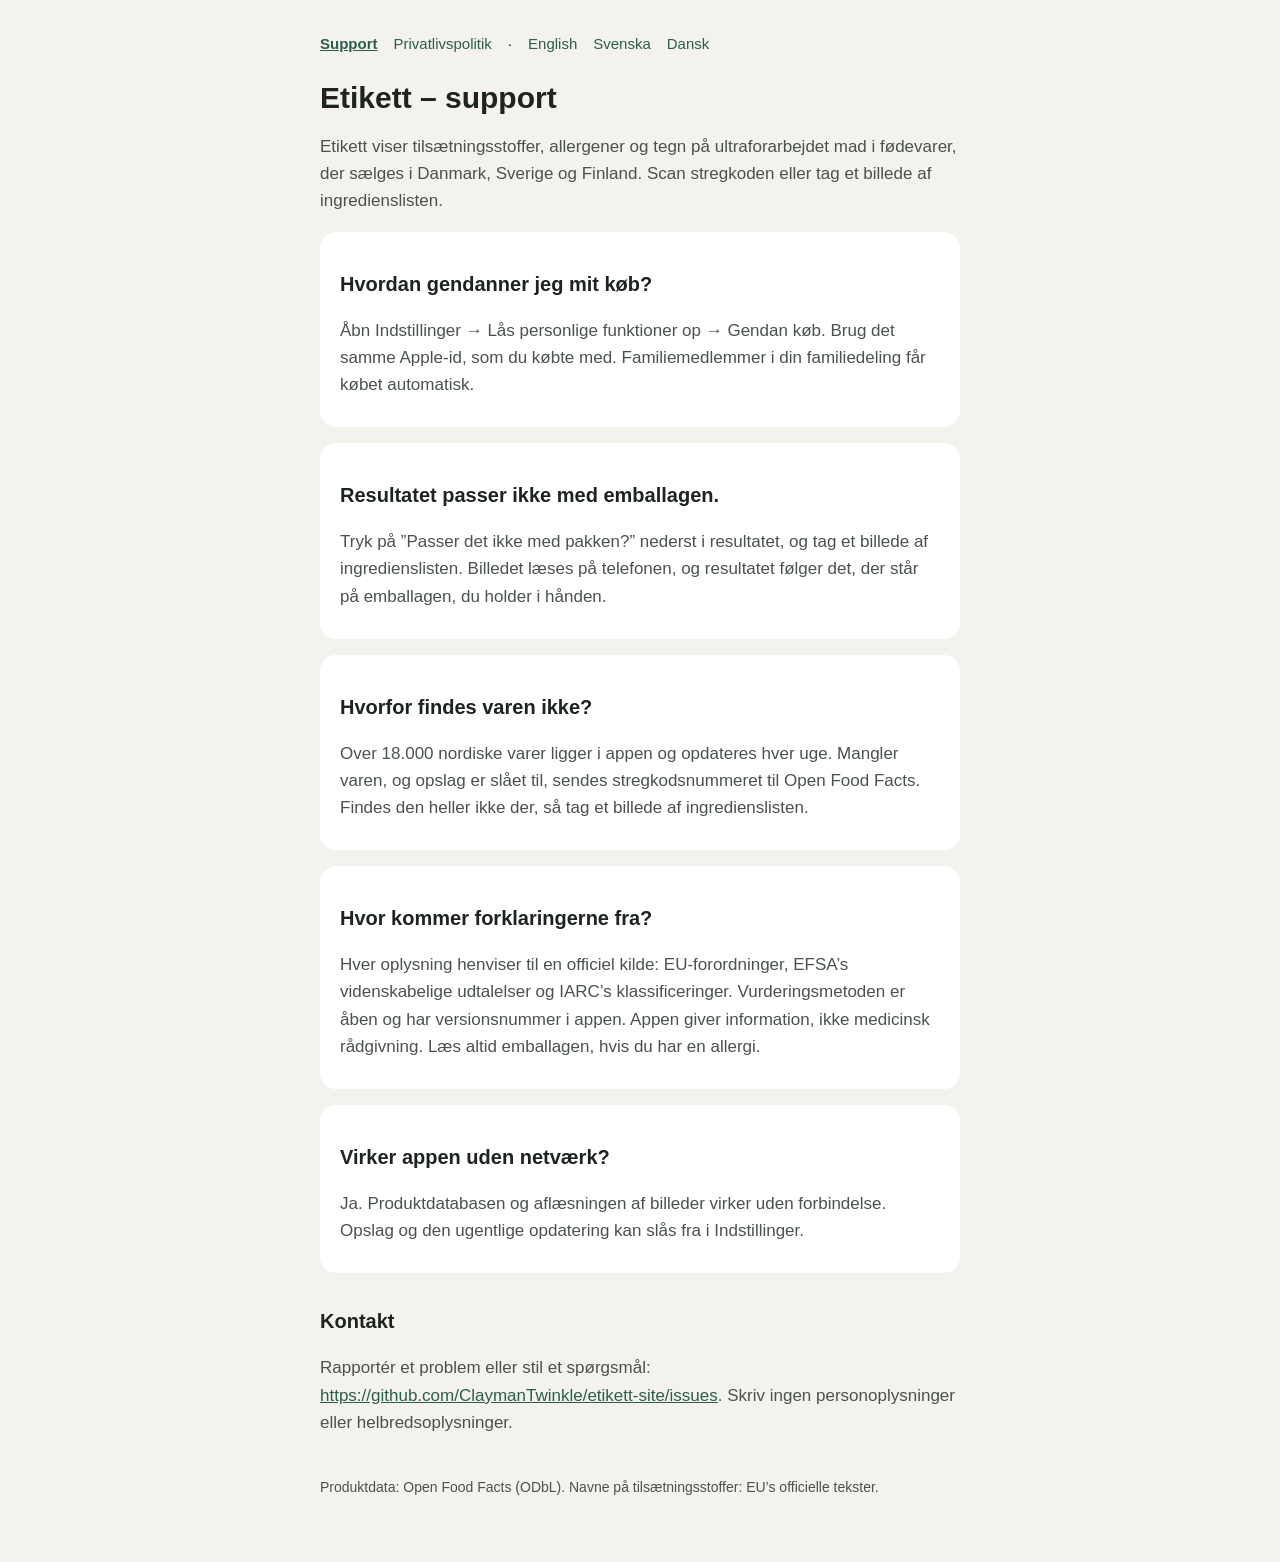
==== da/index.html @ ebaf08ea "支持页和隐私政策（英语、瑞典语、丹麦语） Co-Authored-By: Claude Opus 5.5 <noreply@anthropic.com>" ====
<!doctype html>
<html lang="da"><head><meta charset="utf-8"><meta name="viewport" content="width=device-width, initial-scale=1">
<title>Etikett – support</title><link rel="stylesheet" href="../style.css"></head>
<body><main><nav><a href="../da/" aria-current="page">Support</a><a href="../da/privacy.html">Privatlivspolitik</a><span>·</span><a href="../" hreflang="en">English</a><a href="../sv/" hreflang="sv">Svenska</a><a href="../da/" hreflang="da">Dansk</a></nav>
<h1>Etikett – support</h1><p>Etikett viser tilsætningsstoffer, allergener og tegn på ultraforarbejdet mad i fødevarer, der sælges i Danmark, Sverige og Finland. Scan stregkoden eller tag et billede af ingredienslisten.</p><section><h2>Hvordan gendanner jeg mit køb?</h2><p>Åbn Indstillinger → Lås personlige funktioner op → Gendan køb. Brug det samme Apple-id, som du købte med. Familiemedlemmer i din familiedeling får købet automatisk.</p></section><section><h2>Resultatet passer ikke med emballagen.</h2><p>Tryk på ”Passer det ikke med pakken?” nederst i resultatet, og tag et billede af ingredienslisten. Billedet læses på telefonen, og resultatet følger det, der står på emballagen, du holder i hånden.</p></section><section><h2>Hvorfor findes varen ikke?</h2><p>Over 18.000 nordiske varer ligger i appen og opdateres hver uge. Mangler varen, og opslag er slået til, sendes stregkodsnummeret til Open Food Facts. Findes den heller ikke der, så tag et billede af ingredienslisten.</p></section><section><h2>Hvor kommer forklaringerne fra?</h2><p>Hver oplysning henviser til en officiel kilde: EU-forordninger, EFSA’s videnskabelige udtalelser og IARC’s klassificeringer. Vurderingsmetoden er åben og har versionsnummer i appen. Appen giver information, ikke medicinsk rådgivning. Læs altid emballagen, hvis du har en allergi.</p></section><section><h2>Virker appen uden netværk?</h2><p>Ja. Produktdatabasen og aflæsningen af billeder virker uden forbindelse. Opslag og den ugentlige opdatering kan slås fra i Indstillinger.</p></section><h2>Kontakt</h2><p>Rapportér et problem eller stil et spørgsmål: <a href="https://github.com/ClaymanTwinkle/etikett-site/issues">https://github.com/ClaymanTwinkle/etikett-site/issues</a>. Skriv ingen personoplysninger eller helbredsoplysninger.</p>
<footer>Produktdata: Open Food Facts (ODbL). Navne på tilsætningsstoffer: EU’s officielle tekster.</footer></main></body></html>
---- style.css ----
:root { --ink: #1d2320; --ink2: #4a524e; --brand: #2c5e4f; --bg: #f4f2ec; --surface: #fff; }
* { box-sizing: border-box; }
body { margin: 0; font: 17px/1.6 -apple-system, BlinkMacSystemFont, "Segoe UI", Helvetica, Arial, sans-serif; color: var(--ink); background: var(--bg); }
main { max-width: 680px; margin: 0 auto; padding: 32px 20px 64px; }
nav { display: flex; gap: 16px; flex-wrap: wrap; font-size: 15px; margin-bottom: 24px; }
nav a { color: var(--brand); text-decoration: none; }
nav a[aria-current] { font-weight: 600; text-decoration: underline; }
h1 { font-size: 30px; line-height: 1.2; margin: 0 0 8px; }
h2 { font-size: 20px; margin: 32px 0 8px; }
p, li { color: var(--ink2); }
a { color: var(--brand); }
.updated { font-size: 14px; color: var(--ink2); margin-bottom: 24px; }
section { background: var(--surface); border-radius: 16px; padding: 4px 20px 12px; margin: 16px 0; }
footer { font-size: 14px; color: var(--ink2); margin-top: 40px; }
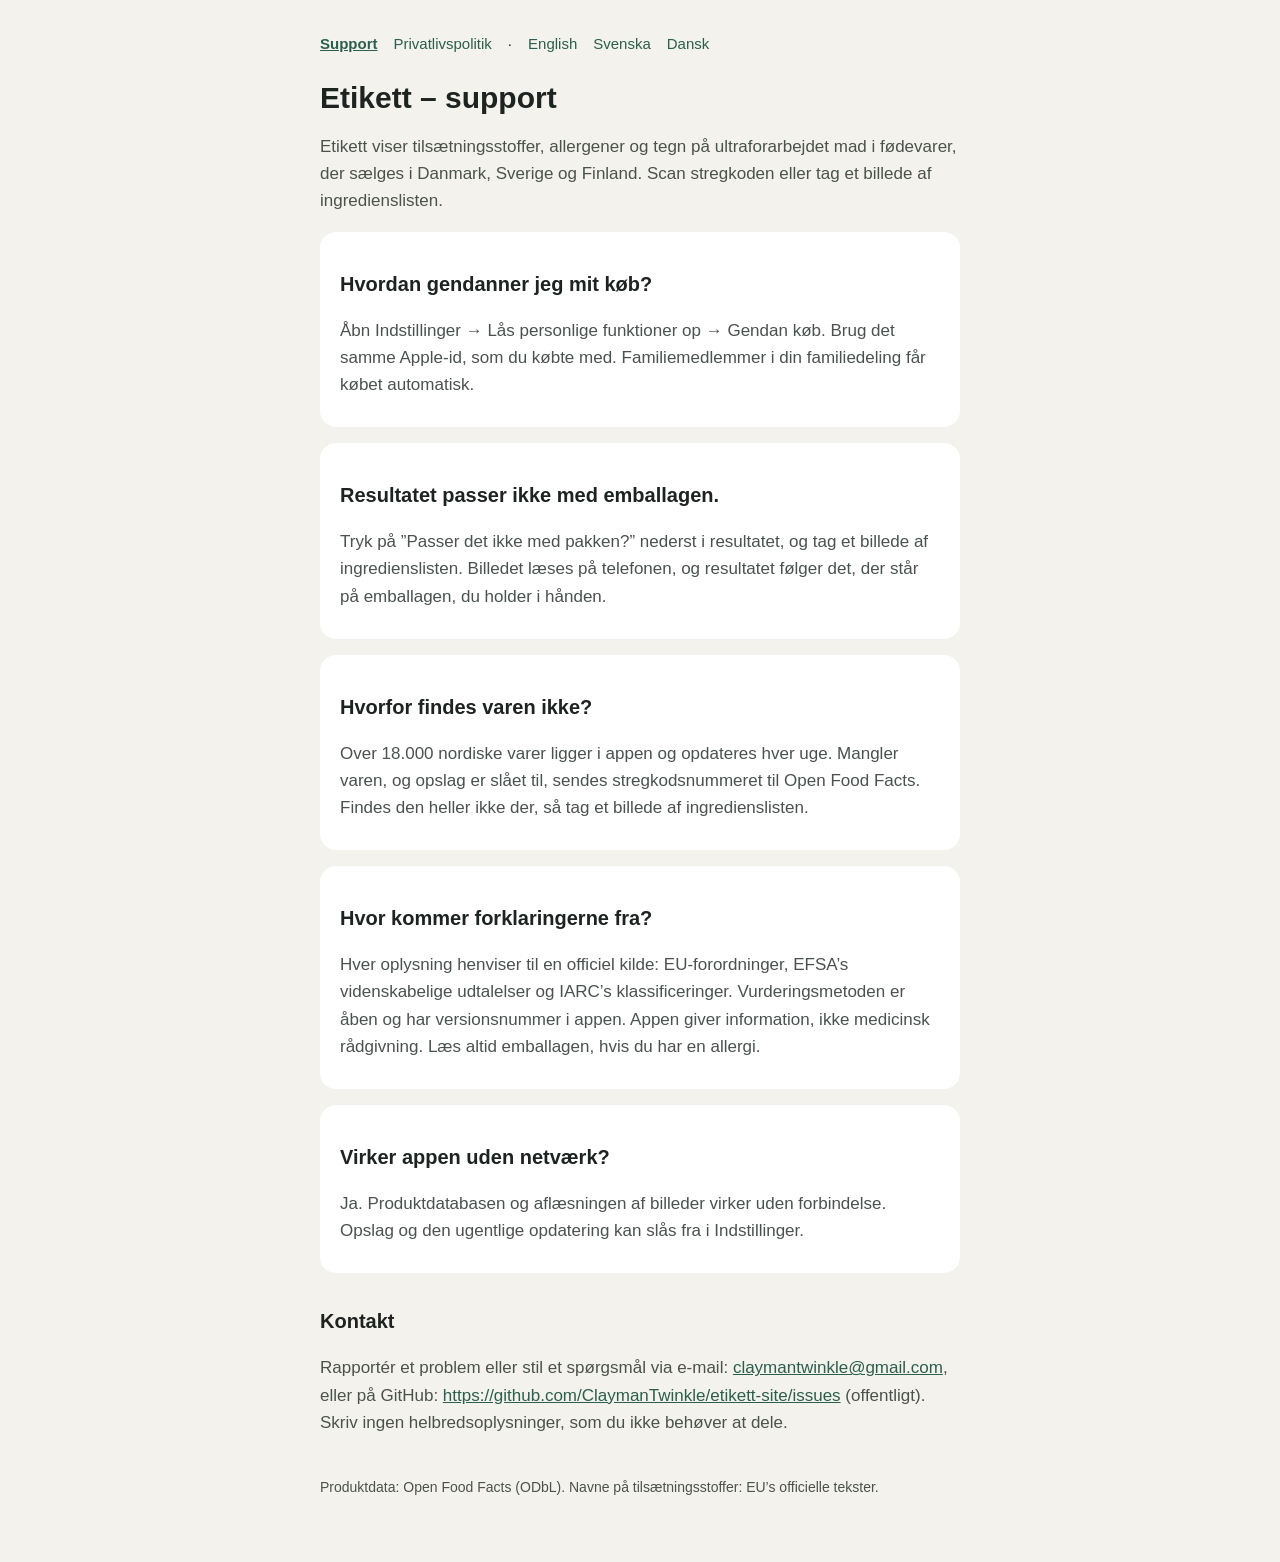
==== commit 94c59a22: "支持页加联系邮箱；隐私政策写明邮件怎么处理 Co-Authored-By: Claude Opus 5.5 <noreply@anthropic.com>" ====
--- a/da/index.html
+++ b/da/index.html
@@ -2,5 +2,5 @@
 <html lang="da"><head><meta charset="utf-8"><meta name="viewport" content="width=device-width, initial-scale=1">
 <title>Etikett – support</title><link rel="stylesheet" href="../style.css"></head>
 <body><main><nav><a href="../da/" aria-current="page">Support</a><a href="../da/privacy.html">Privatlivspolitik</a><span>·</span><a href="../" hreflang="en">English</a><a href="../sv/" hreflang="sv">Svenska</a><a href="../da/" hreflang="da">Dansk</a></nav>
-<h1>Etikett – support</h1><p>Etikett viser tilsætningsstoffer, allergener og tegn på ultraforarbejdet mad i fødevarer, der sælges i Danmark, Sverige og Finland. Scan stregkoden eller tag et billede af ingredienslisten.</p><section><h2>Hvordan gendanner jeg mit køb?</h2><p>Åbn Indstillinger → Lås personlige funktioner op → Gendan køb. Brug det samme Apple-id, som du købte med. Familiemedlemmer i din familiedeling får købet automatisk.</p></section><section><h2>Resultatet passer ikke med emballagen.</h2><p>Tryk på ”Passer det ikke med pakken?” nederst i resultatet, og tag et billede af ingredienslisten. Billedet læses på telefonen, og resultatet følger det, der står på emballagen, du holder i hånden.</p></section><section><h2>Hvorfor findes varen ikke?</h2><p>Over 18.000 nordiske varer ligger i appen og opdateres hver uge. Mangler varen, og opslag er slået til, sendes stregkodsnummeret til Open Food Facts. Findes den heller ikke der, så tag et billede af ingredienslisten.</p></section><section><h2>Hvor kommer forklaringerne fra?</h2><p>Hver oplysning henviser til en officiel kilde: EU-forordninger, EFSA’s videnskabelige udtalelser og IARC’s klassificeringer. Vurderingsmetoden er åben og har versionsnummer i appen. Appen giver information, ikke medicinsk rådgivning. Læs altid emballagen, hvis du har en allergi.</p></section><section><h2>Virker appen uden netværk?</h2><p>Ja. Produktdatabasen og aflæsningen af billeder virker uden forbindelse. Opslag og den ugentlige opdatering kan slås fra i Indstillinger.</p></section><h2>Kontakt</h2><p>Rapportér et problem eller stil et spørgsmål: <a href="https://github.com/ClaymanTwinkle/etikett-site/issues">https://github.com/ClaymanTwinkle/etikett-site/issues</a>. Skriv ingen personoplysninger eller helbredsoplysninger.</p>
+<h1>Etikett – support</h1><p>Etikett viser tilsætningsstoffer, allergener og tegn på ultraforarbejdet mad i fødevarer, der sælges i Danmark, Sverige og Finland. Scan stregkoden eller tag et billede af ingredienslisten.</p><section><h2>Hvordan gendanner jeg mit køb?</h2><p>Åbn Indstillinger → Lås personlige funktioner op → Gendan køb. Brug det samme Apple-id, som du købte med. Familiemedlemmer i din familiedeling får købet automatisk.</p></section><section><h2>Resultatet passer ikke med emballagen.</h2><p>Tryk på ”Passer det ikke med pakken?” nederst i resultatet, og tag et billede af ingredienslisten. Billedet læses på telefonen, og resultatet følger det, der står på emballagen, du holder i hånden.</p></section><section><h2>Hvorfor findes varen ikke?</h2><p>Over 18.000 nordiske varer ligger i appen og opdateres hver uge. Mangler varen, og opslag er slået til, sendes stregkodsnummeret til Open Food Facts. Findes den heller ikke der, så tag et billede af ingredienslisten.</p></section><section><h2>Hvor kommer forklaringerne fra?</h2><p>Hver oplysning henviser til en officiel kilde: EU-forordninger, EFSA’s videnskabelige udtalelser og IARC’s klassificeringer. Vurderingsmetoden er åben og har versionsnummer i appen. Appen giver information, ikke medicinsk rådgivning. Læs altid emballagen, hvis du har en allergi.</p></section><section><h2>Virker appen uden netværk?</h2><p>Ja. Produktdatabasen og aflæsningen af billeder virker uden forbindelse. Opslag og den ugentlige opdatering kan slås fra i Indstillinger.</p></section><h2>Kontakt</h2><p>Rapportér et problem eller stil et spørgsmål via e-mail: <a href="mailto:claymantwinkle@gmail.com">claymantwinkle@gmail.com</a>, eller på GitHub: <a href="https://github.com/ClaymanTwinkle/etikett-site/issues">https://github.com/ClaymanTwinkle/etikett-site/issues</a> (offentligt). Skriv ingen helbredsoplysninger, som du ikke behøver at dele.</p>
 <footer>Produktdata: Open Food Facts (ODbL). Navne på tilsætningsstoffer: EU’s officielle tekster.</footer></main></body></html>
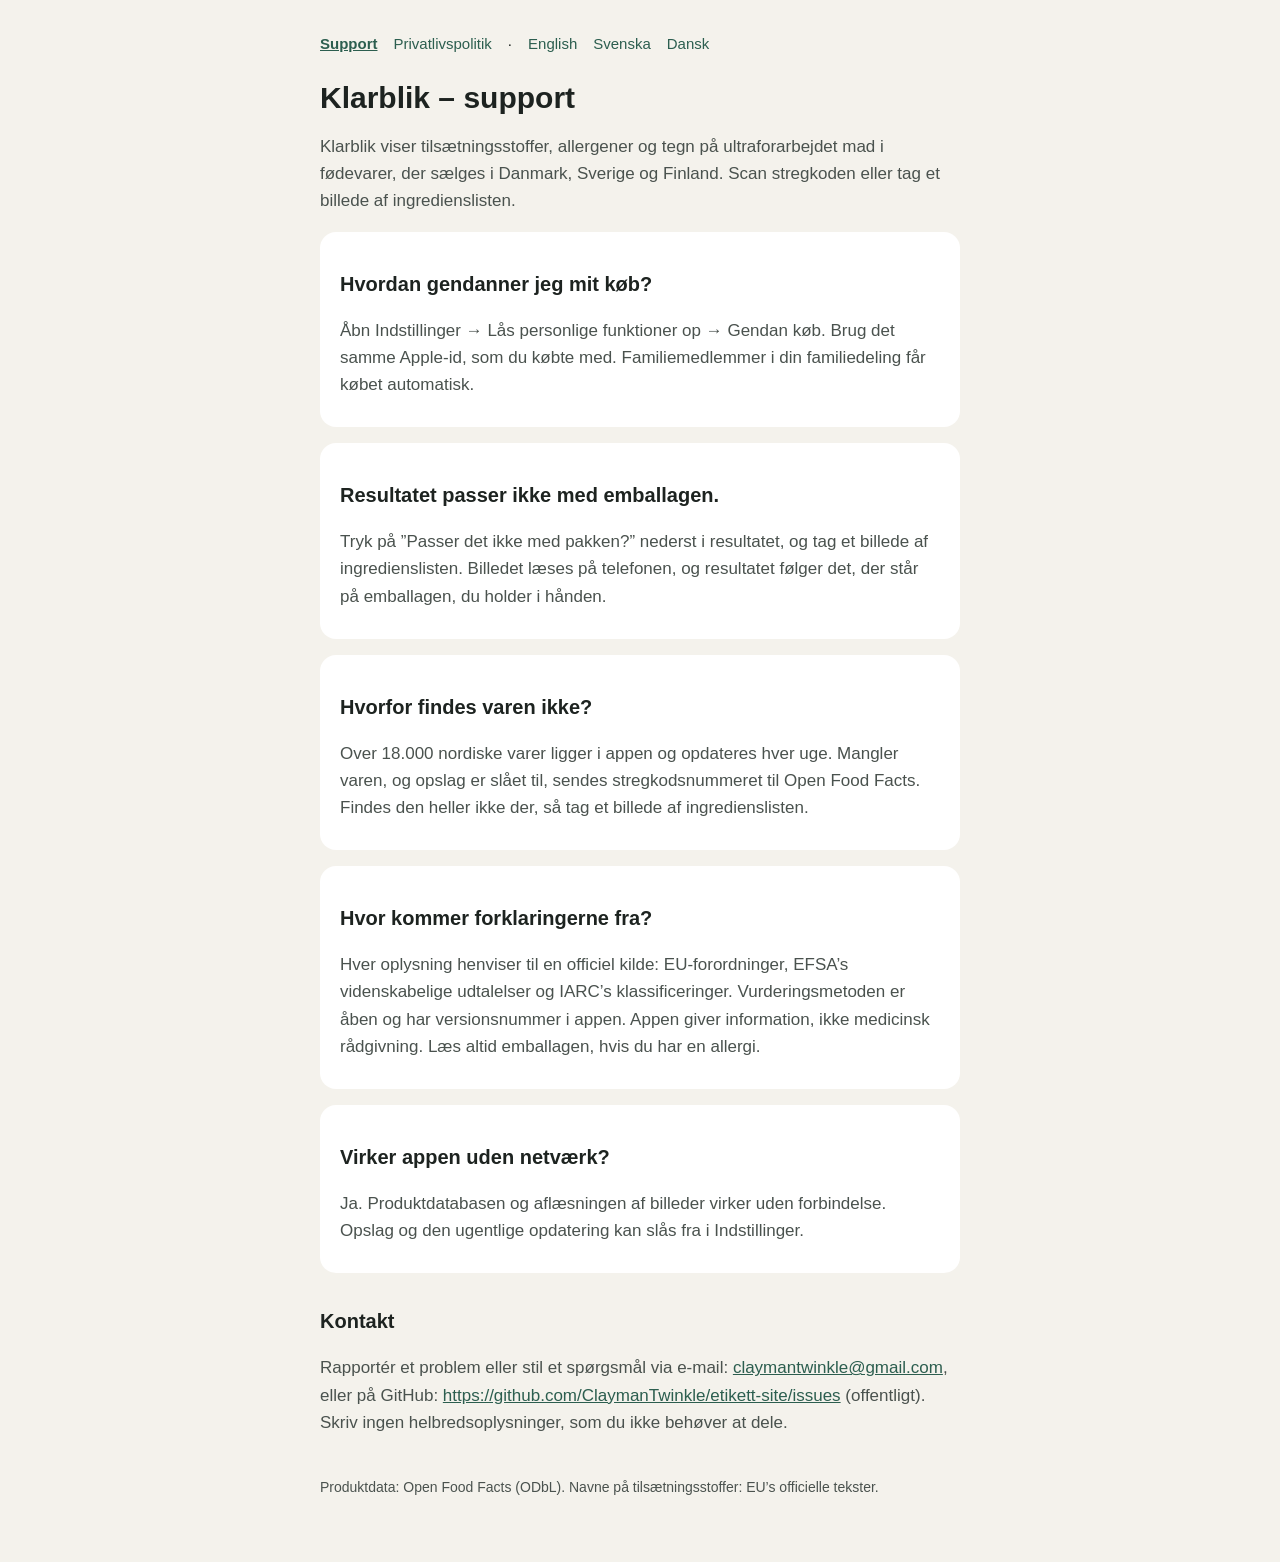
==== commit 02a1935a: "App 名字改为 Klarblik Co-Authored-By: Claude Opus 5.5 <noreply@anthropic.com>" ====
--- a/da/index.html
+++ b/da/index.html
@@ -1,6 +1,6 @@
 <!doctype html>
 <html lang="da"><head><meta charset="utf-8"><meta name="viewport" content="width=device-width, initial-scale=1">
-<title>Etikett – support</title><link rel="stylesheet" href="../style.css"></head>
+<title>Klarblik – support</title><link rel="stylesheet" href="../style.css"></head>
 <body><main><nav><a href="../da/" aria-current="page">Support</a><a href="../da/privacy.html">Privatlivspolitik</a><span>·</span><a href="../" hreflang="en">English</a><a href="../sv/" hreflang="sv">Svenska</a><a href="../da/" hreflang="da">Dansk</a></nav>
-<h1>Etikett – support</h1><p>Etikett viser tilsætningsstoffer, allergener og tegn på ultraforarbejdet mad i fødevarer, der sælges i Danmark, Sverige og Finland. Scan stregkoden eller tag et billede af ingredienslisten.</p><section><h2>Hvordan gendanner jeg mit køb?</h2><p>Åbn Indstillinger → Lås personlige funktioner op → Gendan køb. Brug det samme Apple-id, som du købte med. Familiemedlemmer i din familiedeling får købet automatisk.</p></section><section><h2>Resultatet passer ikke med emballagen.</h2><p>Tryk på ”Passer det ikke med pakken?” nederst i resultatet, og tag et billede af ingredienslisten. Billedet læses på telefonen, og resultatet følger det, der står på emballagen, du holder i hånden.</p></section><section><h2>Hvorfor findes varen ikke?</h2><p>Over 18.000 nordiske varer ligger i appen og opdateres hver uge. Mangler varen, og opslag er slået til, sendes stregkodsnummeret til Open Food Facts. Findes den heller ikke der, så tag et billede af ingredienslisten.</p></section><section><h2>Hvor kommer forklaringerne fra?</h2><p>Hver oplysning henviser til en officiel kilde: EU-forordninger, EFSA’s videnskabelige udtalelser og IARC’s klassificeringer. Vurderingsmetoden er åben og har versionsnummer i appen. Appen giver information, ikke medicinsk rådgivning. Læs altid emballagen, hvis du har en allergi.</p></section><section><h2>Virker appen uden netværk?</h2><p>Ja. Produktdatabasen og aflæsningen af billeder virker uden forbindelse. Opslag og den ugentlige opdatering kan slås fra i Indstillinger.</p></section><h2>Kontakt</h2><p>Rapportér et problem eller stil et spørgsmål via e-mail: <a href="mailto:claymantwinkle@gmail.com">claymantwinkle@gmail.com</a>, eller på GitHub: <a href="https://github.com/ClaymanTwinkle/etikett-site/issues">https://github.com/ClaymanTwinkle/etikett-site/issues</a> (offentligt). Skriv ingen helbredsoplysninger, som du ikke behøver at dele.</p>
+<h1>Klarblik – support</h1><p>Klarblik viser tilsætningsstoffer, allergener og tegn på ultraforarbejdet mad i fødevarer, der sælges i Danmark, Sverige og Finland. Scan stregkoden eller tag et billede af ingredienslisten.</p><section><h2>Hvordan gendanner jeg mit køb?</h2><p>Åbn Indstillinger → Lås personlige funktioner op → Gendan køb. Brug det samme Apple-id, som du købte med. Familiemedlemmer i din familiedeling får købet automatisk.</p></section><section><h2>Resultatet passer ikke med emballagen.</h2><p>Tryk på ”Passer det ikke med pakken?” nederst i resultatet, og tag et billede af ingredienslisten. Billedet læses på telefonen, og resultatet følger det, der står på emballagen, du holder i hånden.</p></section><section><h2>Hvorfor findes varen ikke?</h2><p>Over 18.000 nordiske varer ligger i appen og opdateres hver uge. Mangler varen, og opslag er slået til, sendes stregkodsnummeret til Open Food Facts. Findes den heller ikke der, så tag et billede af ingredienslisten.</p></section><section><h2>Hvor kommer forklaringerne fra?</h2><p>Hver oplysning henviser til en officiel kilde: EU-forordninger, EFSA’s videnskabelige udtalelser og IARC’s klassificeringer. Vurderingsmetoden er åben og har versionsnummer i appen. Appen giver information, ikke medicinsk rådgivning. Læs altid emballagen, hvis du har en allergi.</p></section><section><h2>Virker appen uden netværk?</h2><p>Ja. Produktdatabasen og aflæsningen af billeder virker uden forbindelse. Opslag og den ugentlige opdatering kan slås fra i Indstillinger.</p></section><h2>Kontakt</h2><p>Rapportér et problem eller stil et spørgsmål via e-mail: <a href="mailto:claymantwinkle@gmail.com">claymantwinkle@gmail.com</a>, eller på GitHub: <a href="https://github.com/ClaymanTwinkle/etikett-site/issues">https://github.com/ClaymanTwinkle/etikett-site/issues</a> (offentligt). Skriv ingen helbredsoplysninger, som du ikke behøver at dele.</p>
 <footer>Produktdata: Open Food Facts (ODbL). Navne på tilsætningsstoffer: EU’s officielle tekster.</footer></main></body></html>
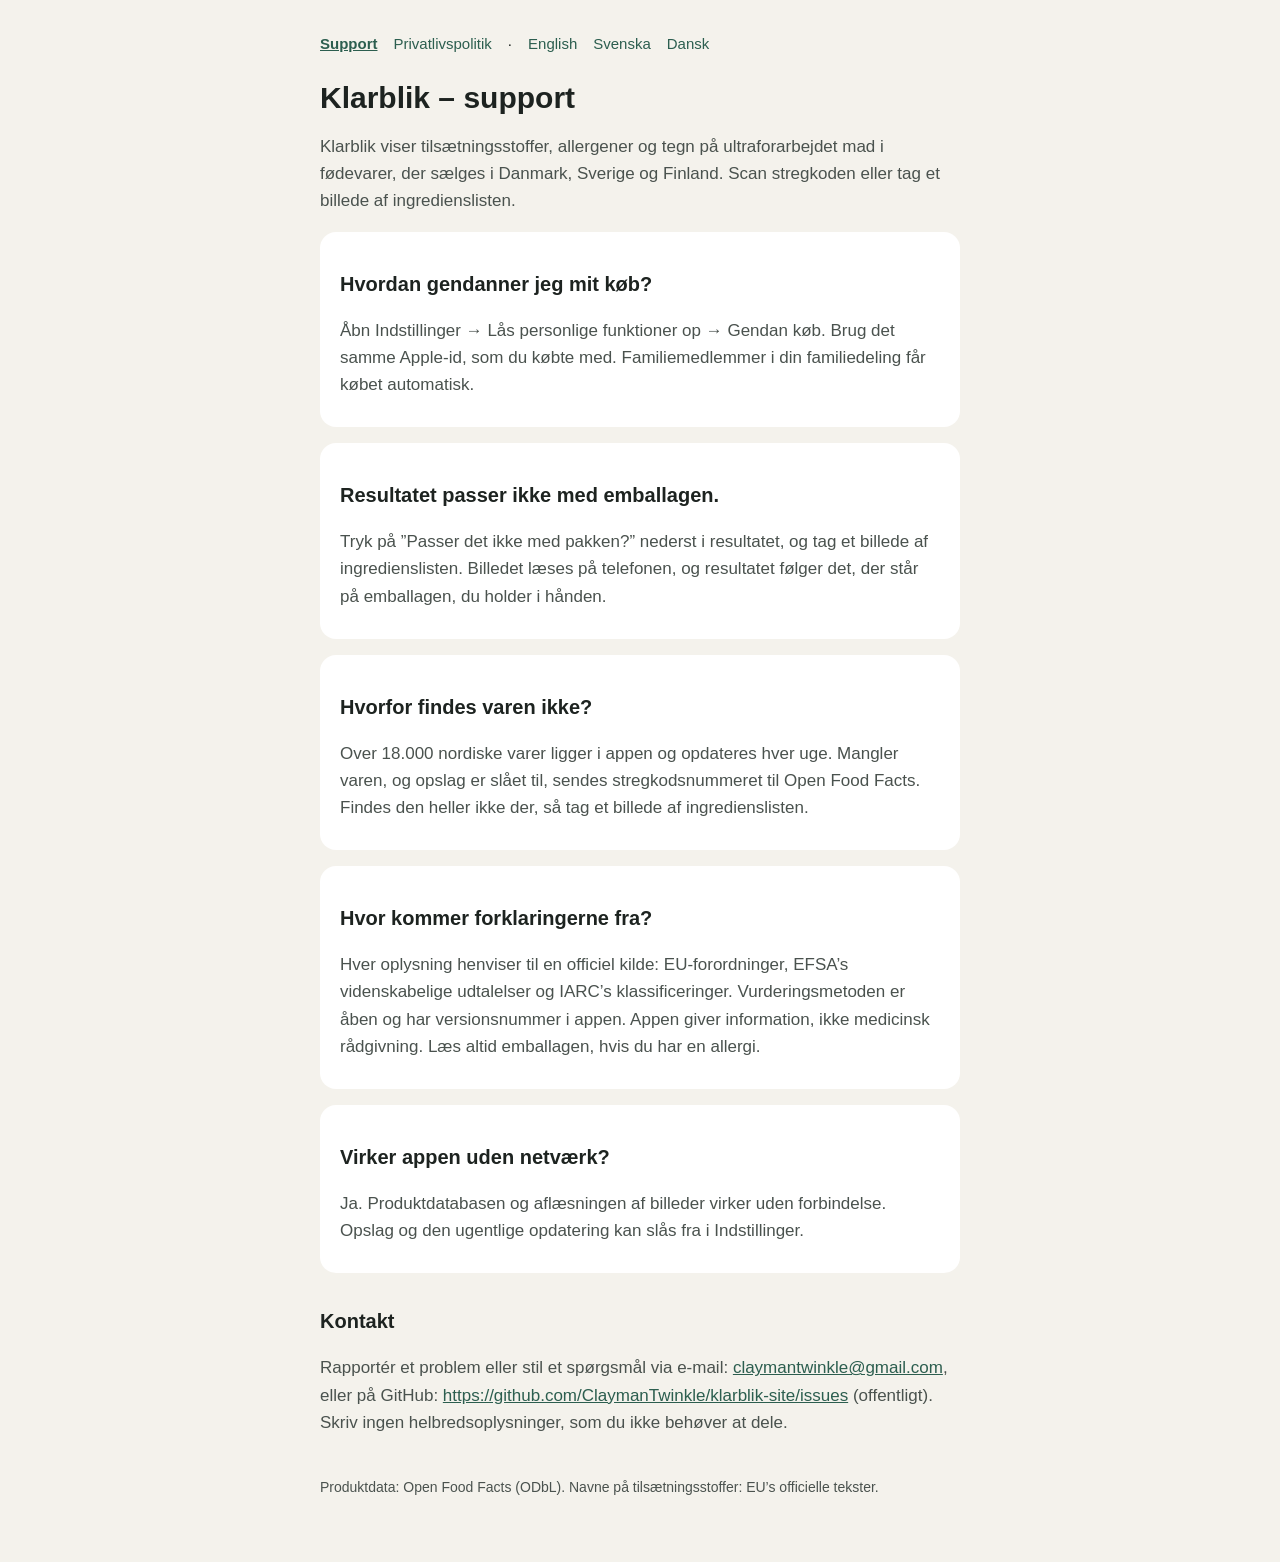
==== commit 1fd9cc05: "网址改为 klarblik-site Co-Authored-By: Claude Opus 5.5 <noreply@anthropic.com>" ====
--- a/da/index.html
+++ b/da/index.html
@@ -2,5 +2,5 @@
 <html lang="da"><head><meta charset="utf-8"><meta name="viewport" content="width=device-width, initial-scale=1">
 <title>Klarblik – support</title><link rel="stylesheet" href="../style.css"></head>
 <body><main><nav><a href="../da/" aria-current="page">Support</a><a href="../da/privacy.html">Privatlivspolitik</a><span>·</span><a href="../" hreflang="en">English</a><a href="../sv/" hreflang="sv">Svenska</a><a href="../da/" hreflang="da">Dansk</a></nav>
-<h1>Klarblik – support</h1><p>Klarblik viser tilsætningsstoffer, allergener og tegn på ultraforarbejdet mad i fødevarer, der sælges i Danmark, Sverige og Finland. Scan stregkoden eller tag et billede af ingredienslisten.</p><section><h2>Hvordan gendanner jeg mit køb?</h2><p>Åbn Indstillinger → Lås personlige funktioner op → Gendan køb. Brug det samme Apple-id, som du købte med. Familiemedlemmer i din familiedeling får købet automatisk.</p></section><section><h2>Resultatet passer ikke med emballagen.</h2><p>Tryk på ”Passer det ikke med pakken?” nederst i resultatet, og tag et billede af ingredienslisten. Billedet læses på telefonen, og resultatet følger det, der står på emballagen, du holder i hånden.</p></section><section><h2>Hvorfor findes varen ikke?</h2><p>Over 18.000 nordiske varer ligger i appen og opdateres hver uge. Mangler varen, og opslag er slået til, sendes stregkodsnummeret til Open Food Facts. Findes den heller ikke der, så tag et billede af ingredienslisten.</p></section><section><h2>Hvor kommer forklaringerne fra?</h2><p>Hver oplysning henviser til en officiel kilde: EU-forordninger, EFSA’s videnskabelige udtalelser og IARC’s klassificeringer. Vurderingsmetoden er åben og har versionsnummer i appen. Appen giver information, ikke medicinsk rådgivning. Læs altid emballagen, hvis du har en allergi.</p></section><section><h2>Virker appen uden netværk?</h2><p>Ja. Produktdatabasen og aflæsningen af billeder virker uden forbindelse. Opslag og den ugentlige opdatering kan slås fra i Indstillinger.</p></section><h2>Kontakt</h2><p>Rapportér et problem eller stil et spørgsmål via e-mail: <a href="mailto:claymantwinkle@gmail.com">claymantwinkle@gmail.com</a>, eller på GitHub: <a href="https://github.com/ClaymanTwinkle/etikett-site/issues">https://github.com/ClaymanTwinkle/etikett-site/issues</a> (offentligt). Skriv ingen helbredsoplysninger, som du ikke behøver at dele.</p>
+<h1>Klarblik – support</h1><p>Klarblik viser tilsætningsstoffer, allergener og tegn på ultraforarbejdet mad i fødevarer, der sælges i Danmark, Sverige og Finland. Scan stregkoden eller tag et billede af ingredienslisten.</p><section><h2>Hvordan gendanner jeg mit køb?</h2><p>Åbn Indstillinger → Lås personlige funktioner op → Gendan køb. Brug det samme Apple-id, som du købte med. Familiemedlemmer i din familiedeling får købet automatisk.</p></section><section><h2>Resultatet passer ikke med emballagen.</h2><p>Tryk på ”Passer det ikke med pakken?” nederst i resultatet, og tag et billede af ingredienslisten. Billedet læses på telefonen, og resultatet følger det, der står på emballagen, du holder i hånden.</p></section><section><h2>Hvorfor findes varen ikke?</h2><p>Over 18.000 nordiske varer ligger i appen og opdateres hver uge. Mangler varen, og opslag er slået til, sendes stregkodsnummeret til Open Food Facts. Findes den heller ikke der, så tag et billede af ingredienslisten.</p></section><section><h2>Hvor kommer forklaringerne fra?</h2><p>Hver oplysning henviser til en officiel kilde: EU-forordninger, EFSA’s videnskabelige udtalelser og IARC’s klassificeringer. Vurderingsmetoden er åben og har versionsnummer i appen. Appen giver information, ikke medicinsk rådgivning. Læs altid emballagen, hvis du har en allergi.</p></section><section><h2>Virker appen uden netværk?</h2><p>Ja. Produktdatabasen og aflæsningen af billeder virker uden forbindelse. Opslag og den ugentlige opdatering kan slås fra i Indstillinger.</p></section><h2>Kontakt</h2><p>Rapportér et problem eller stil et spørgsmål via e-mail: <a href="mailto:claymantwinkle@gmail.com">claymantwinkle@gmail.com</a>, eller på GitHub: <a href="https://github.com/ClaymanTwinkle/klarblik-site/issues">https://github.com/ClaymanTwinkle/klarblik-site/issues</a> (offentligt). Skriv ingen helbredsoplysninger, som du ikke behøver at dele.</p>
 <footer>Produktdata: Open Food Facts (ODbL). Navne på tilsætningsstoffer: EU’s officielle tekster.</footer></main></body></html>
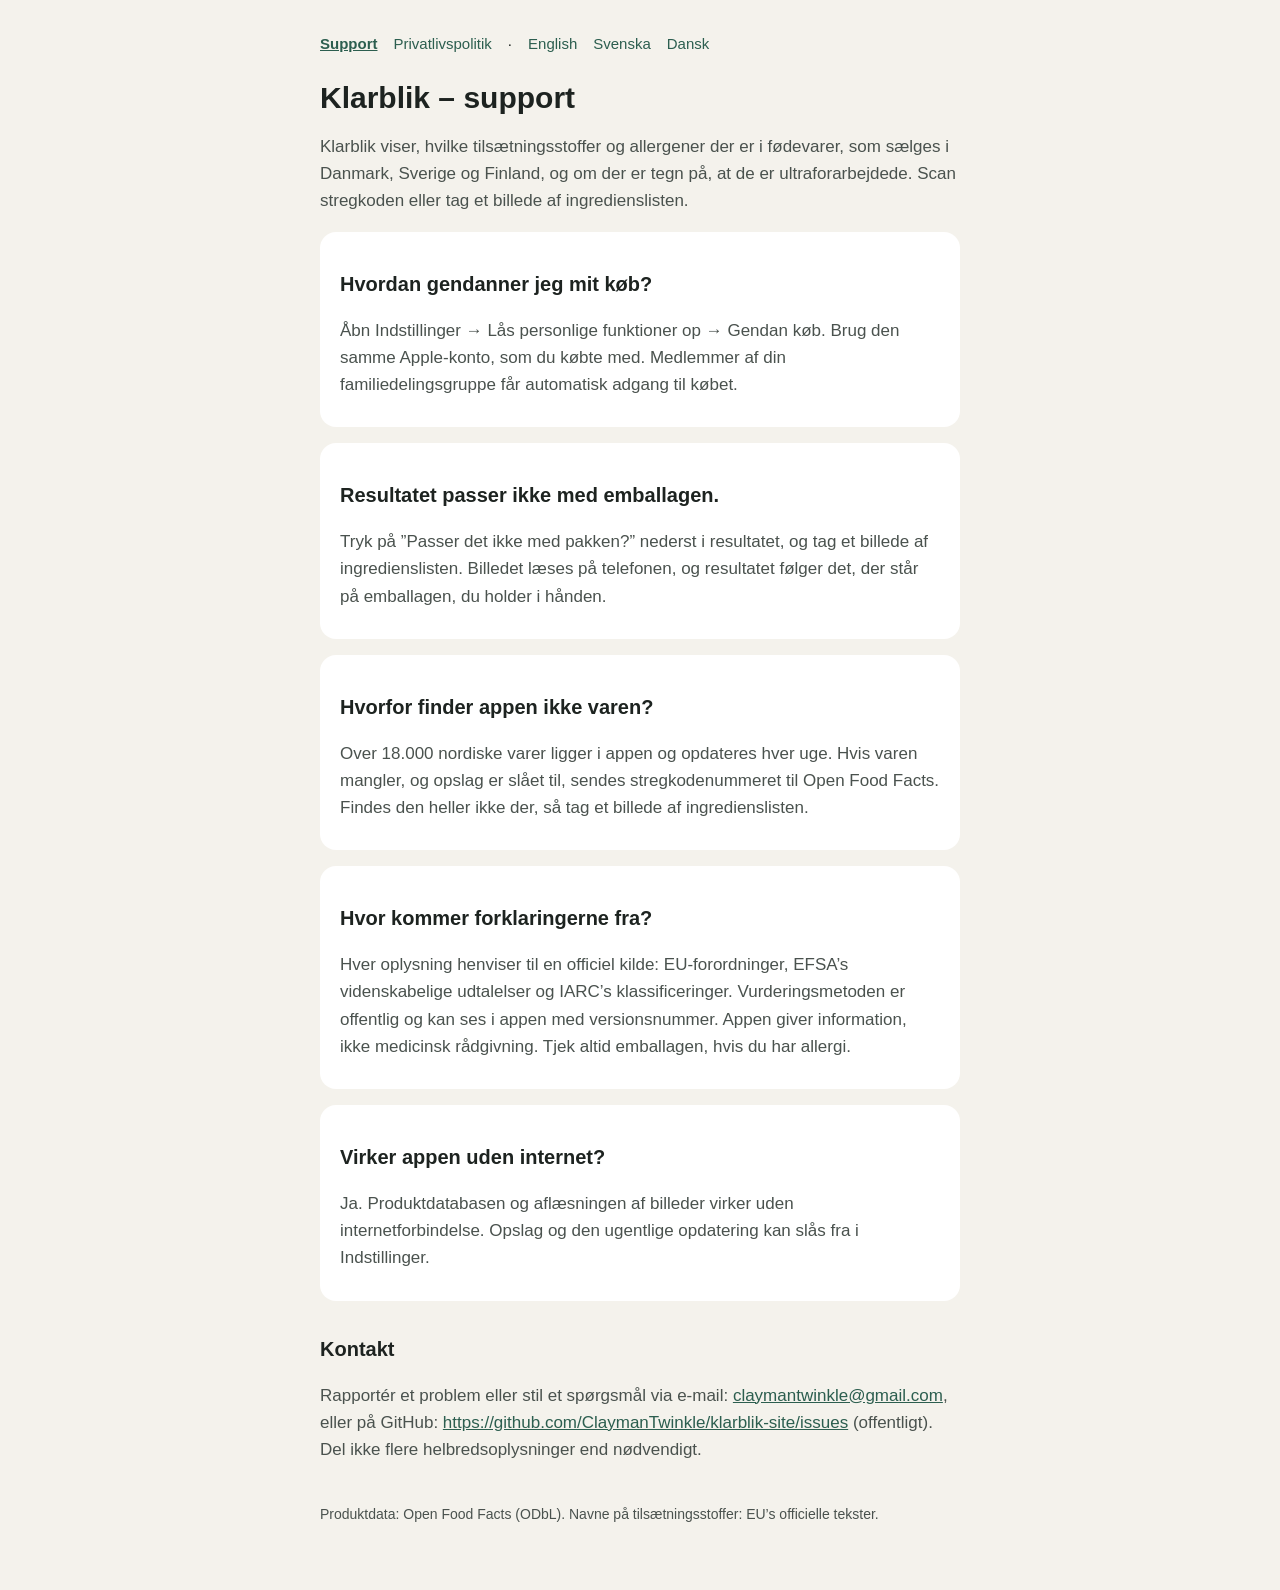
==== commit 151ffad0: "瑞典语、丹麦语按母语标准校对 改掉直译和混进丹麦语的瑞典语习惯，引号统一，术语和 App 一致；更新日期改为 2026-11-03。英语页面没动。  Co-Authored-By: Claude Op" ====
--- a/da/index.html
+++ b/da/index.html
@@ -2,5 +2,5 @@
 <html lang="da"><head><meta charset="utf-8"><meta name="viewport" content="width=device-width, initial-scale=1">
 <title>Klarblik – support</title><link rel="stylesheet" href="../style.css"></head>
 <body><main><nav><a href="../da/" aria-current="page">Support</a><a href="../da/privacy.html">Privatlivspolitik</a><span>·</span><a href="../" hreflang="en">English</a><a href="../sv/" hreflang="sv">Svenska</a><a href="../da/" hreflang="da">Dansk</a></nav>
-<h1>Klarblik – support</h1><p>Klarblik viser tilsætningsstoffer, allergener og tegn på ultraforarbejdet mad i fødevarer, der sælges i Danmark, Sverige og Finland. Scan stregkoden eller tag et billede af ingredienslisten.</p><section><h2>Hvordan gendanner jeg mit køb?</h2><p>Åbn Indstillinger → Lås personlige funktioner op → Gendan køb. Brug det samme Apple-id, som du købte med. Familiemedlemmer i din familiedeling får købet automatisk.</p></section><section><h2>Resultatet passer ikke med emballagen.</h2><p>Tryk på ”Passer det ikke med pakken?” nederst i resultatet, og tag et billede af ingredienslisten. Billedet læses på telefonen, og resultatet følger det, der står på emballagen, du holder i hånden.</p></section><section><h2>Hvorfor findes varen ikke?</h2><p>Over 18.000 nordiske varer ligger i appen og opdateres hver uge. Mangler varen, og opslag er slået til, sendes stregkodsnummeret til Open Food Facts. Findes den heller ikke der, så tag et billede af ingredienslisten.</p></section><section><h2>Hvor kommer forklaringerne fra?</h2><p>Hver oplysning henviser til en officiel kilde: EU-forordninger, EFSA’s videnskabelige udtalelser og IARC’s klassificeringer. Vurderingsmetoden er åben og har versionsnummer i appen. Appen giver information, ikke medicinsk rådgivning. Læs altid emballagen, hvis du har en allergi.</p></section><section><h2>Virker appen uden netværk?</h2><p>Ja. Produktdatabasen og aflæsningen af billeder virker uden forbindelse. Opslag og den ugentlige opdatering kan slås fra i Indstillinger.</p></section><h2>Kontakt</h2><p>Rapportér et problem eller stil et spørgsmål via e-mail: <a href="mailto:claymantwinkle@gmail.com">claymantwinkle@gmail.com</a>, eller på GitHub: <a href="https://github.com/ClaymanTwinkle/klarblik-site/issues">https://github.com/ClaymanTwinkle/klarblik-site/issues</a> (offentligt). Skriv ingen helbredsoplysninger, som du ikke behøver at dele.</p>
+<h1>Klarblik – support</h1><p>Klarblik viser, hvilke tilsætningsstoffer og allergener der er i fødevarer, som sælges i Danmark, Sverige og Finland, og om der er tegn på, at de er ultraforarbejdede. Scan stregkoden eller tag et billede af ingredienslisten.</p><section><h2>Hvordan gendanner jeg mit køb?</h2><p>Åbn Indstillinger → Lås personlige funktioner op → Gendan køb. Brug den samme Apple-konto, som du købte med. Medlemmer af din familiedelingsgruppe får automatisk adgang til købet.</p></section><section><h2>Resultatet passer ikke med emballagen.</h2><p>Tryk på ”Passer det ikke med pakken?” nederst i resultatet, og tag et billede af ingredienslisten. Billedet læses på telefonen, og resultatet følger det, der står på emballagen, du holder i hånden.</p></section><section><h2>Hvorfor finder appen ikke varen?</h2><p>Over 18.000 nordiske varer ligger i appen og opdateres hver uge. Hvis varen mangler, og opslag er slået til, sendes stregkodenummeret til Open Food Facts. Findes den heller ikke der, så tag et billede af ingredienslisten.</p></section><section><h2>Hvor kommer forklaringerne fra?</h2><p>Hver oplysning henviser til en officiel kilde: EU-forordninger, EFSA’s videnskabelige udtalelser og IARC’s klassificeringer. Vurderingsmetoden er offentlig og kan ses i appen med versionsnummer. Appen giver information, ikke medicinsk rådgivning. Tjek altid emballagen, hvis du har allergi.</p></section><section><h2>Virker appen uden internet?</h2><p>Ja. Produktdatabasen og aflæsningen af billeder virker uden internetforbindelse. Opslag og den ugentlige opdatering kan slås fra i Indstillinger.</p></section><h2>Kontakt</h2><p>Rapportér et problem eller stil et spørgsmål via e-mail: <a href="mailto:claymantwinkle@gmail.com">claymantwinkle@gmail.com</a>, eller på GitHub: <a href="https://github.com/ClaymanTwinkle/klarblik-site/issues">https://github.com/ClaymanTwinkle/klarblik-site/issues</a> (offentligt). Del ikke flere helbredsoplysninger end nødvendigt.</p>
 <footer>Produktdata: Open Food Facts (ODbL). Navne på tilsætningsstoffer: EU’s officielle tekster.</footer></main></body></html>
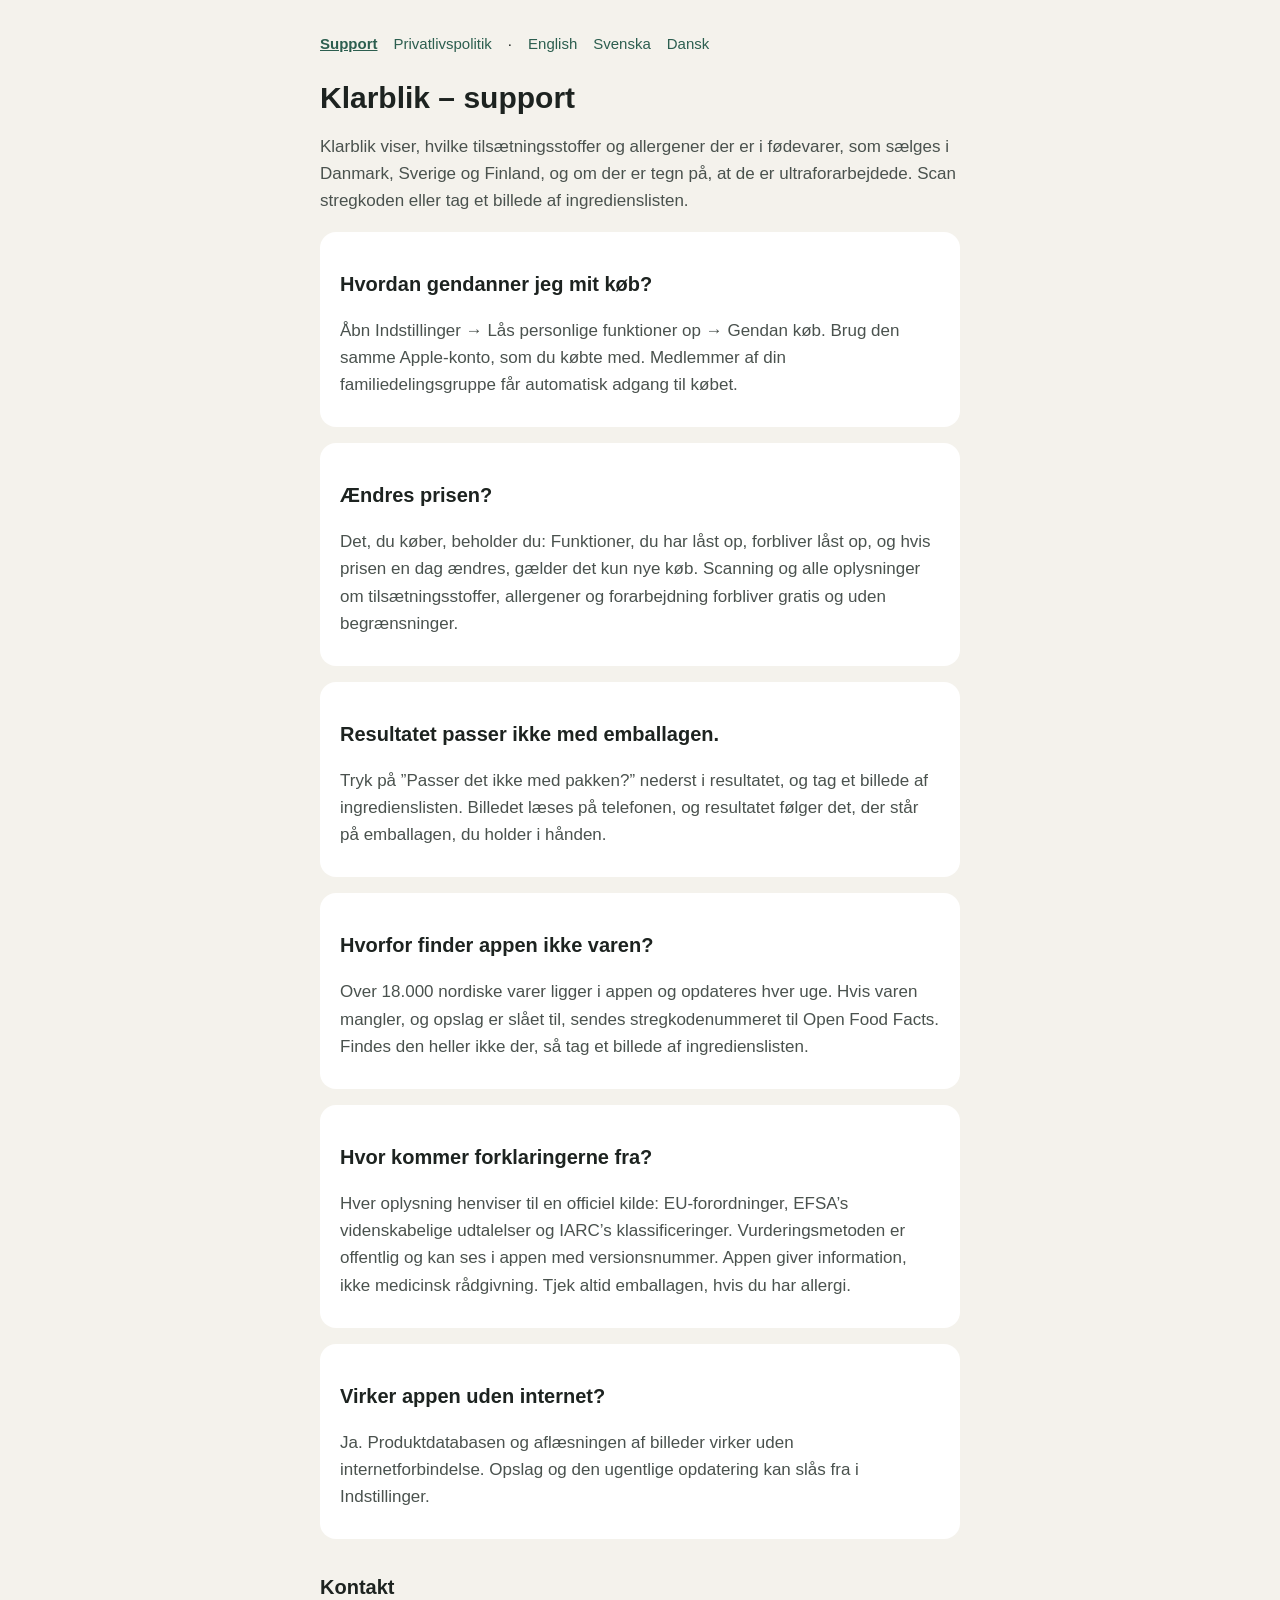
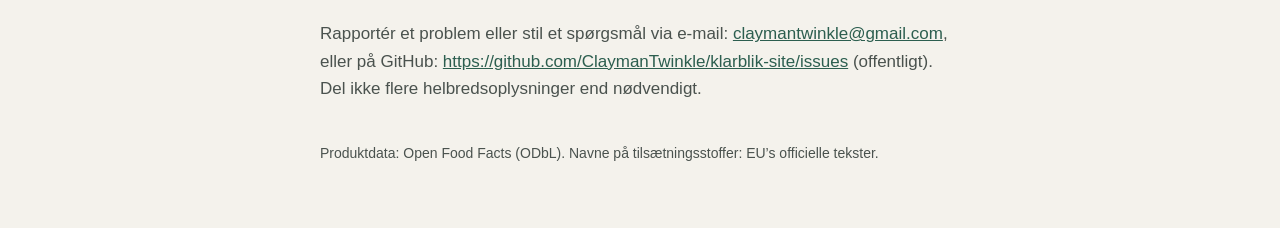
==== commit 274be5a2: "隐私政策补 GDPR 要求的几项；常见问题加"价格会变吗" - 三种语言补上：谁负责处理数据（数据控制者）、处理邮件的法律依据、可以向监管机构投诉（瑞典 IMY、丹麦 Datatilsynet） - " ====
--- a/da/index.html
+++ b/da/index.html
@@ -2,5 +2,5 @@
 <html lang="da"><head><meta charset="utf-8"><meta name="viewport" content="width=device-width, initial-scale=1">
 <title>Klarblik – support</title><link rel="stylesheet" href="../style.css"></head>
 <body><main><nav><a href="../da/" aria-current="page">Support</a><a href="../da/privacy.html">Privatlivspolitik</a><span>·</span><a href="../" hreflang="en">English</a><a href="../sv/" hreflang="sv">Svenska</a><a href="../da/" hreflang="da">Dansk</a></nav>
-<h1>Klarblik – support</h1><p>Klarblik viser, hvilke tilsætningsstoffer og allergener der er i fødevarer, som sælges i Danmark, Sverige og Finland, og om der er tegn på, at de er ultraforarbejdede. Scan stregkoden eller tag et billede af ingredienslisten.</p><section><h2>Hvordan gendanner jeg mit køb?</h2><p>Åbn Indstillinger → Lås personlige funktioner op → Gendan køb. Brug den samme Apple-konto, som du købte med. Medlemmer af din familiedelingsgruppe får automatisk adgang til købet.</p></section><section><h2>Resultatet passer ikke med emballagen.</h2><p>Tryk på ”Passer det ikke med pakken?” nederst i resultatet, og tag et billede af ingredienslisten. Billedet læses på telefonen, og resultatet følger det, der står på emballagen, du holder i hånden.</p></section><section><h2>Hvorfor finder appen ikke varen?</h2><p>Over 18.000 nordiske varer ligger i appen og opdateres hver uge. Hvis varen mangler, og opslag er slået til, sendes stregkodenummeret til Open Food Facts. Findes den heller ikke der, så tag et billede af ingredienslisten.</p></section><section><h2>Hvor kommer forklaringerne fra?</h2><p>Hver oplysning henviser til en officiel kilde: EU-forordninger, EFSA’s videnskabelige udtalelser og IARC’s klassificeringer. Vurderingsmetoden er offentlig og kan ses i appen med versionsnummer. Appen giver information, ikke medicinsk rådgivning. Tjek altid emballagen, hvis du har allergi.</p></section><section><h2>Virker appen uden internet?</h2><p>Ja. Produktdatabasen og aflæsningen af billeder virker uden internetforbindelse. Opslag og den ugentlige opdatering kan slås fra i Indstillinger.</p></section><h2>Kontakt</h2><p>Rapportér et problem eller stil et spørgsmål via e-mail: <a href="mailto:claymantwinkle@gmail.com">claymantwinkle@gmail.com</a>, eller på GitHub: <a href="https://github.com/ClaymanTwinkle/klarblik-site/issues">https://github.com/ClaymanTwinkle/klarblik-site/issues</a> (offentligt). Del ikke flere helbredsoplysninger end nødvendigt.</p>
+<h1>Klarblik – support</h1><p>Klarblik viser, hvilke tilsætningsstoffer og allergener der er i fødevarer, som sælges i Danmark, Sverige og Finland, og om der er tegn på, at de er ultraforarbejdede. Scan stregkoden eller tag et billede af ingredienslisten.</p><section><h2>Hvordan gendanner jeg mit køb?</h2><p>Åbn Indstillinger → Lås personlige funktioner op → Gendan køb. Brug den samme Apple-konto, som du købte med. Medlemmer af din familiedelingsgruppe får automatisk adgang til købet.</p></section><section><h2>Ændres prisen?</h2><p>Det, du køber, beholder du: Funktioner, du har låst op, forbliver låst op, og hvis prisen en dag ændres, gælder det kun nye køb. Scanning og alle oplysninger om tilsætningsstoffer, allergener og forarbejdning forbliver gratis og uden begrænsninger.</p></section><section><h2>Resultatet passer ikke med emballagen.</h2><p>Tryk på ”Passer det ikke med pakken?” nederst i resultatet, og tag et billede af ingredienslisten. Billedet læses på telefonen, og resultatet følger det, der står på emballagen, du holder i hånden.</p></section><section><h2>Hvorfor finder appen ikke varen?</h2><p>Over 18.000 nordiske varer ligger i appen og opdateres hver uge. Hvis varen mangler, og opslag er slået til, sendes stregkodenummeret til Open Food Facts. Findes den heller ikke der, så tag et billede af ingredienslisten.</p></section><section><h2>Hvor kommer forklaringerne fra?</h2><p>Hver oplysning henviser til en officiel kilde: EU-forordninger, EFSA’s videnskabelige udtalelser og IARC’s klassificeringer. Vurderingsmetoden er offentlig og kan ses i appen med versionsnummer. Appen giver information, ikke medicinsk rådgivning. Tjek altid emballagen, hvis du har allergi.</p></section><section><h2>Virker appen uden internet?</h2><p>Ja. Produktdatabasen og aflæsningen af billeder virker uden internetforbindelse. Opslag og den ugentlige opdatering kan slås fra i Indstillinger.</p></section><h2>Kontakt</h2><p>Rapportér et problem eller stil et spørgsmål via e-mail: <a href="mailto:claymantwinkle@gmail.com">claymantwinkle@gmail.com</a>, eller på GitHub: <a href="https://github.com/ClaymanTwinkle/klarblik-site/issues">https://github.com/ClaymanTwinkle/klarblik-site/issues</a> (offentligt). Del ikke flere helbredsoplysninger end nødvendigt.</p>
 <footer>Produktdata: Open Food Facts (ODbL). Navne på tilsætningsstoffer: EU’s officielle tekster.</footer></main></body></html>
